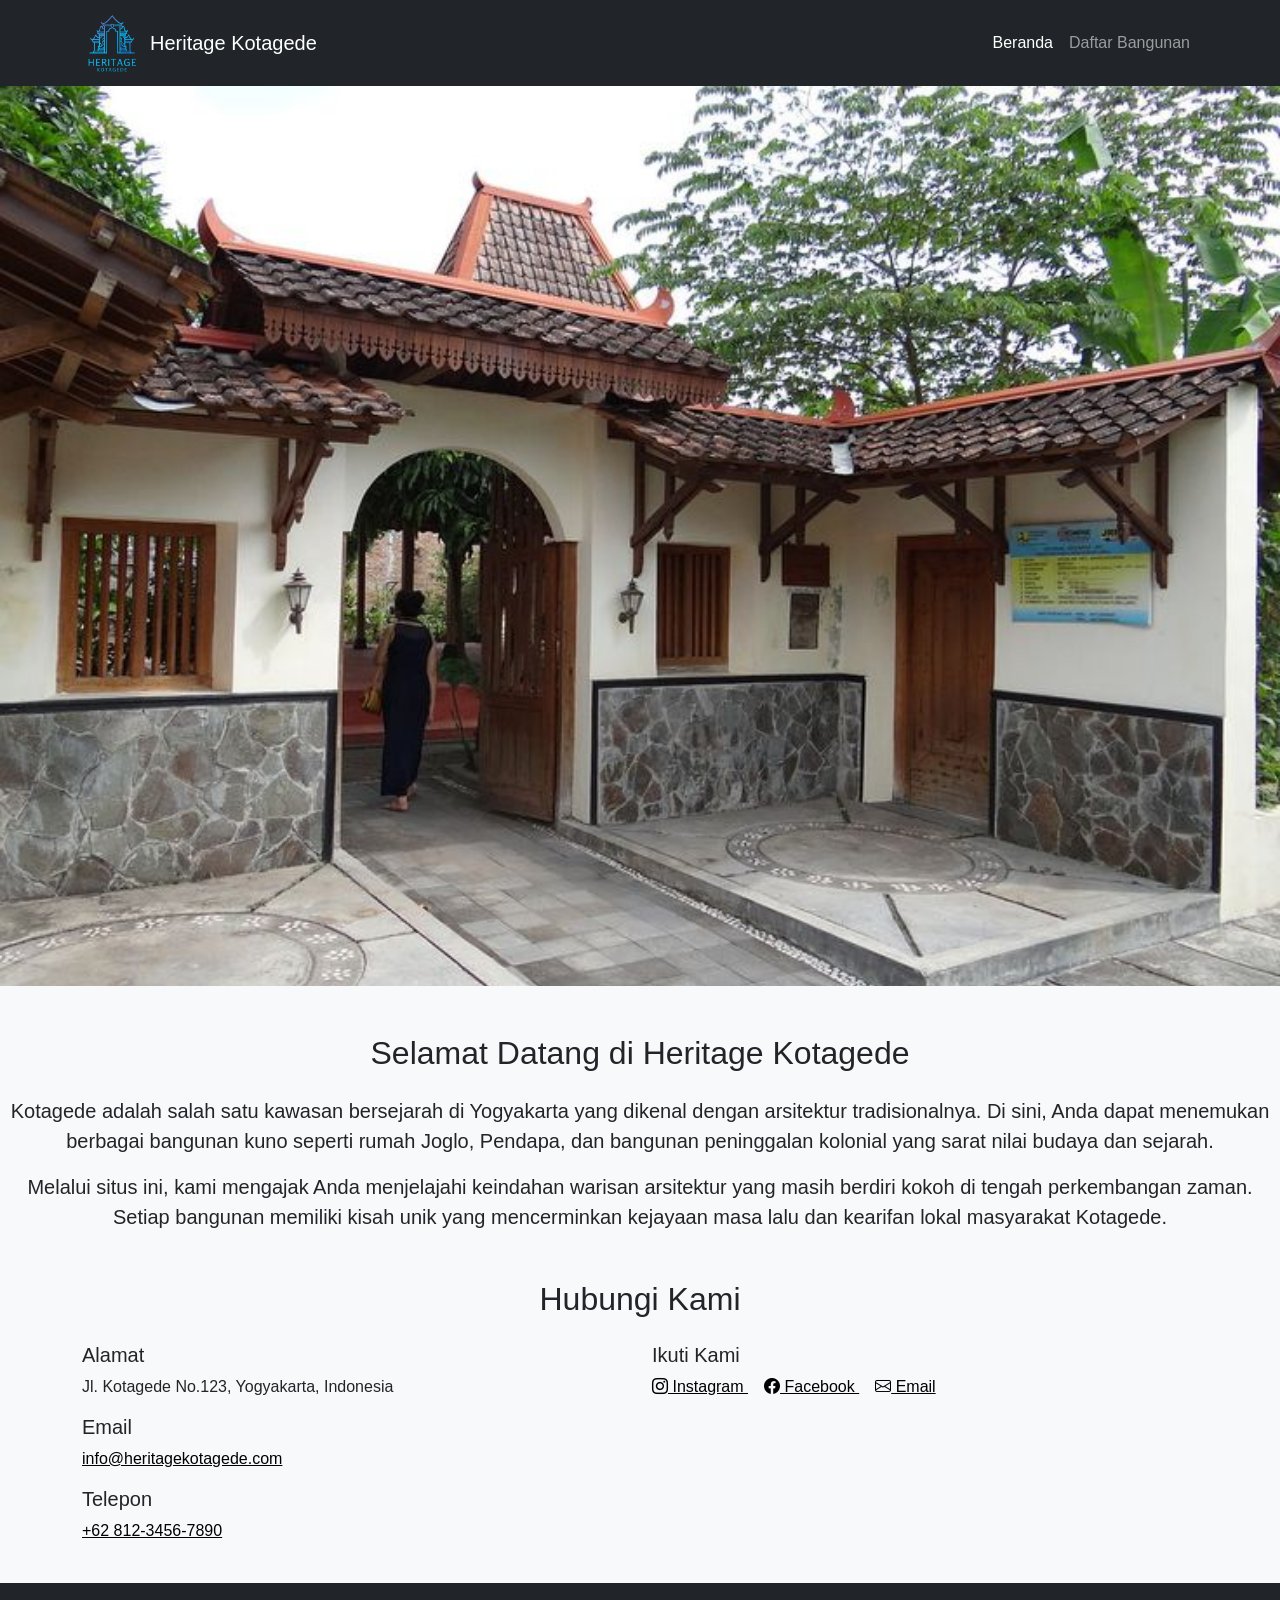
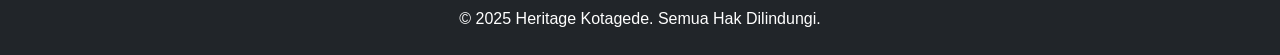
==== index.html @ c15e658f "push" ====
<!DOCTYPE html>
<html lang="id">
<head>
  <meta charset="UTF-8">
  <meta name="viewport" content="width=device-width, initial-scale=1.0">
  <title>Heritage Kotagede</title>
  <!-- icon pada halaman -->
  <link rel="icon" href="images/logoheritage.png" type="image/png">
  <!-- css bootstrap -->
  <link href="https://cdn.jsdelivr.net/npm/bootstrap@5.3.3/dist/css/bootstrap.min.css" rel="stylesheet">
  <link href="https://cdn.jsdelivr.net/npm/bootstrap-icons/font/bootstrap-icons.css" rel="stylesheet">
  <!-- css custom -->
  <link rel="stylesheet" href="styles.css"> 
</head>
<body>
  <!-- Header Section -->
  <header class="header bg-dark text-white">
    <nav class="navbar navbar-expand-lg navbar-dark bg-dark">
      <!-- memberikan responsif memperbesar pada layar lebih besar dari 992px 
       dan menghilang/disembunyikan pada layar yang lebih kecil-->
      <div class="container">
        <!-- Logo pada navbar-->
        <a class="navbar-brand d-flex align-items-center" href="index.html">
          <img src="images/logoheritage.png" alt="Logo Heritage Kotagede" width="60" height="60" class="me-2">
          Heritage Kotagede
        </a>
        <!-- burger icon pada saat layar kecil -->
        <button class="navbar-toggler" type="button" data-bs-toggle="collapse" data-bs-target="#navbarNav">
          <span class="navbar-toggler-icon"></span>
        </button>
        <div class="collapse navbar-collapse" id="navbarNav">
          <ul class="navbar-nav ms-auto">
            <li class="nav-item">
              <a class="nav-link active" href="index.html">Beranda</a>
            </li>
            <li class="nav-item">
              <a class="nav-link" href="daftar.html">Daftar Bangunan</a>
            </li>
          </ul>
        </div>
      </div>
    </nav>
  </header>

  <!-- Main Content Section -->
  <main>
    <!-- Slideshow Section -->
     <!-- Gambar-gambar ditampilkan bergantian oleh JavaScript -->
    <div class="slideshow-container">
      <div class="slideshow-slide">
        <img src="images/omahugm.jpg" alt="Joglo Omah UGM">
      </div>
      <div class="slideshow-slide">
        <img src="images/pendopoagung-luthfi.jpg" alt="Pendopo Agung Luthfi">
      </div>
      <div class="slideshow-slide">
        <img src="images/masjidmataram.jpg" alt="Masjid Gedhe Mataram">
      </div>
      <div class="slideshow-slide">
        <img src="images/joglojatikumaran.jpeg" alt="Joglo Jatikumaran">
      </div>
    </div>

    <!-- Welcome Section -->
    <section class="welcome-section mt-5">
      
      <h2 class="text-center mb-4">Selamat Datang di Heritage Kotagede</h2>
      <p class="lead text-center">
        Kotagede adalah salah satu kawasan bersejarah di Yogyakarta yang dikenal dengan arsitektur tradisionalnya. Di sini, Anda dapat menemukan berbagai bangunan kuno seperti rumah Joglo, Pendapa, dan bangunan peninggalan kolonial yang sarat nilai budaya dan sejarah.
      </p>
      <p class="lead text-center">
        Melalui situs ini, kami mengajak Anda menjelajahi keindahan warisan arsitektur yang masih berdiri kokoh di tengah perkembangan zaman. Setiap bangunan memiliki kisah unik yang mencerminkan kejayaan masa lalu dan kearifan lokal masyarakat Kotagede.
      </p>
    </section>

    <!-- Contact Section -->
    <section class="contact-section mt-5">
      <div class="container">
        <h2 class="text-center mb-4">Hubungi Kami</h2>
        <div class="row">
          <!-- Informasi Kontak
          menentukan kolom grid dengan lebar 6 dari 12 pada layar medium ke atas -->
          <div class="col-md-6 mb-4">
            <h5>Alamat</h5>
            <p>Jl. Kotagede No.123, Yogyakarta, Indonesia</p>
            <h5>Email</h5>
            <p><a href="mailto:info@heritagekotagede.com" class="text-black">info@heritagekotagede.com</a></p>
            <h5>Telepon</h5>
            <p><a href="tel:+6281234567890" class="text-black">+62 812-3456-7890</a></p>
          </div>
          <!-- Tautan Media Sosial -->
          <div class="col-md-6 text-center text-md-start">
            <h5>Ikuti Kami</h5>
            <a href="https://www.instagram.com/heritagekotagede" target="_blank" class="text-black me-3">
              <i class="bi bi-instagram"></i> Instagram
            </a>
            <a href="https://www.facebook.com/heritagekotagede" target="_blank" class="text-black me-3">
              <i class="bi bi-facebook"></i> Facebook
            </a>
            <a href="mailto:info@heritagekotagede.com" class="text-black">
              <i class="bi bi-envelope"></i> Email
            </a>
          </div>
        </div>
      </div>
    </section>
    
  </main>

  <!-- Footer Section -->
  <footer class="footer bg-dark text-white py-4">
    <div class="container text-center">
      <!-- Informasi Hak Cipta -->
      <p class="mb-0">© 2025 Heritage Kotagede. Semua Hak Dilindungi.</p>
    </div>
  </footer>

  <!-- library JavaScript Bootstrap
   Digunakan untuk fungsi interaktif seperti tombol toggle navbar -->
  <script src="https://cdn.jsdelivr.net/npm/bootstrap@5.3.3/dist/js/bootstrap.bundle.min.js"></script>
  <script>

    // JavaScript untuk slideshow
    // yang menampilkan gambar yan akan berganti setiap 3 detik
    let slideIndex = 0;
    showSlides();

    function showSlides() {
      let slides = document.getElementsByClassName("slideshow-slide");
      for (let i = 0; i < slides.length; i++) {
        slides[i].style.display = "none";
      }
      slideIndex++;
      if (slideIndex > slides.length) {slideIndex = 1}
      slides[slideIndex - 1].style.display = "block";
      setTimeout(showSlides, 3000); 
    }
  </script>
  
  <script>
  if ('serviceWorker' in navigator) {
    window.addEventListener('load', () => {
      navigator.serviceWorker.register('/sw.js')
        .then(reg => console.log('Service Worker registered:', reg.scope))
        .catch(err => console.error('Service Worker failed:', err));
    });
  }
</script>

</body>
</html>
---- styles.css ----
/*CSS Index*/
body {
    font-family: 'Segoe UI', Tahoma, Geneva, Verdana, sans-serif;
    margin: 0;
    padding: 0;
    background-color: #f8f9fa;
  }
  .slideshow-container {
    position: relative;
    width: 100%;
    height: 100vh; /* mengatur tinggi slideshow sesuai dengan tinggi layar */
    overflow: hidden;
  }
  .slideshow-slide img {
    width: 100%;
    height: 100%; /* menytesuaikan gamabr dengan tinggi slideshow */
    object-fit: cover;
  }
  @media (max-width: 768px) {
    .slideshow-container {
      height: 50vh; /* Tinggi lebih kecil untuk perangkat mobile */
    }
    .slideshow-slide img {
      height: 50vh; /* Sesuaikan tinggi gambar untuk perangkat mobile */
    }
    .welcome-section {
      padding: 1rem;
    }
    .welcome-section h2 {
      font-size: 1.5rem;
    }
    .welcome-section p {
      font-size: 1rem;
    }
  }

  /*CSS Daftar*/
  .building-card {
    background: white;
    padding: 1rem;
    margin-bottom: 1.5rem;
    border: 1px solid #dee2e6;
    border-radius: 0.5rem;
    box-shadow: 0 0.25rem 0.5rem rgba(0, 0, 0, 0.05);
    text-align: left;
  }
  .building-card img {
    width: 100%;
    height: 200px; /* Atur tinggi gambar agar seragam */
    object-fit: cover; /* Memastikan gambar memenuhi area tanpa distorsi */
    border-radius: 0.5rem;
    margin-bottom: 1rem;
    cursor: pointer;
  }
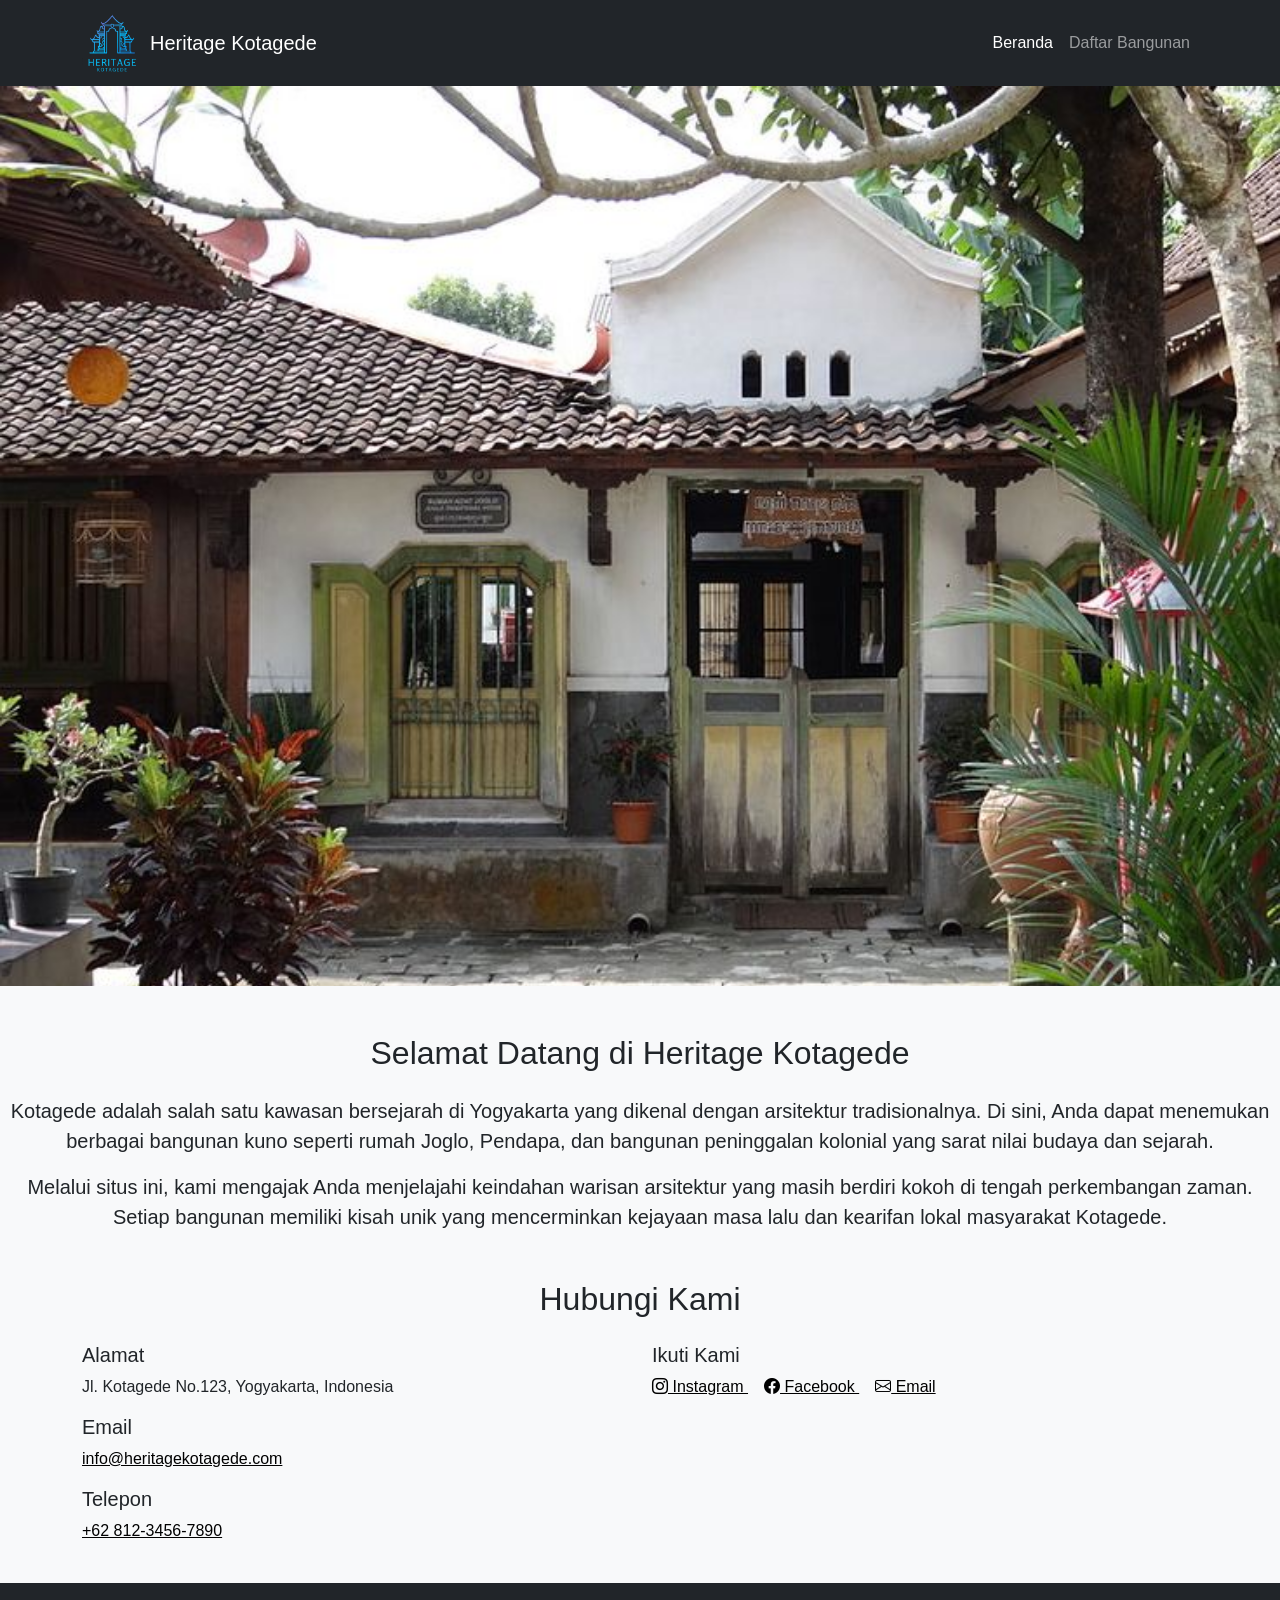
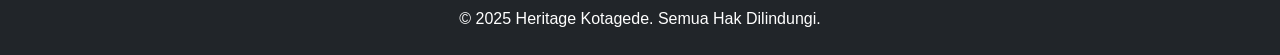
==== commit ff4f8002: "update" ====
--- a/index.html
+++ b/index.html
@@ -11,6 +11,8 @@
   <link href="https://cdn.jsdelivr.net/npm/bootstrap-icons/font/bootstrap-icons.css" rel="stylesheet">
   <!-- css custom -->
   <link rel="stylesheet" href="styles.css"> 
+  <link rel="manifest" href="manifest.json">
+  <meta name="theme-color" content="#343a40">
 </head>
 <body>
   <!-- Header Section -->
@@ -146,6 +148,7 @@
     });
   }
 </script>
+<script src="app.js"></script>
 
 </body>
 </html>
